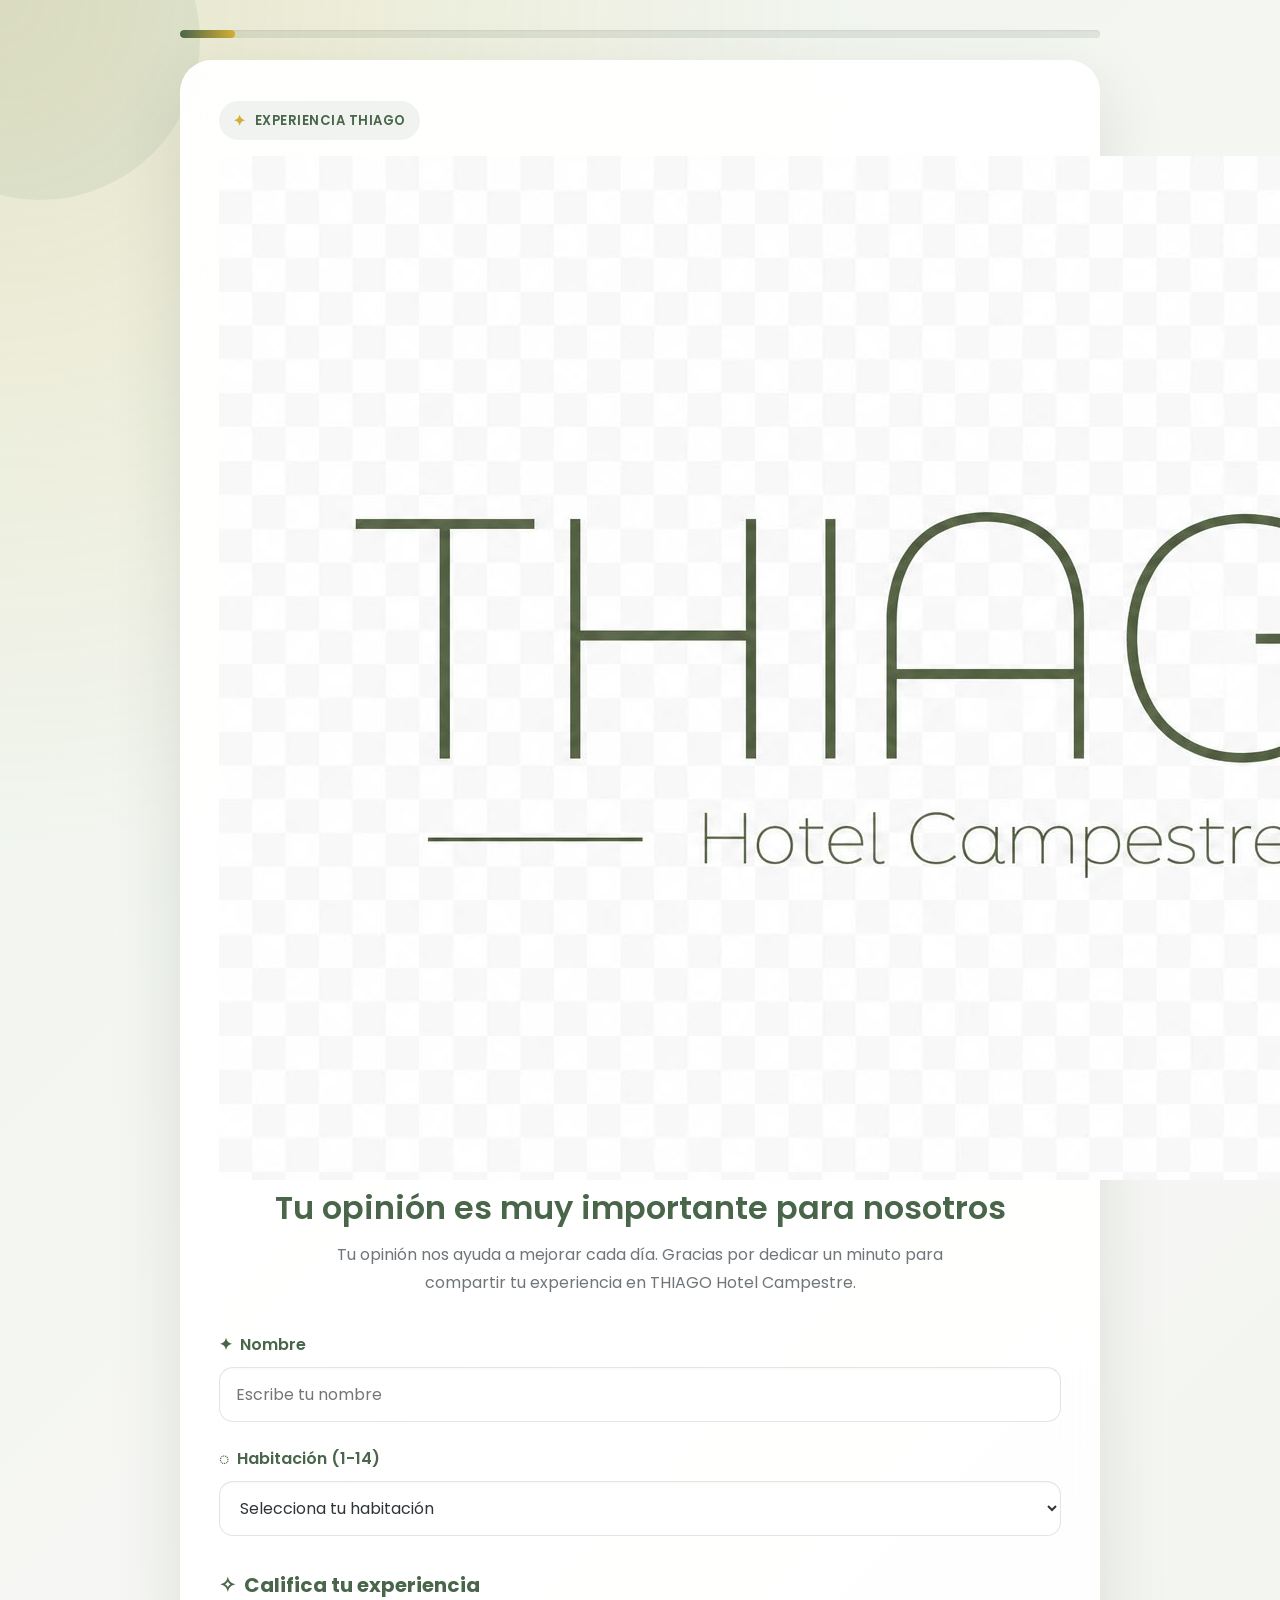
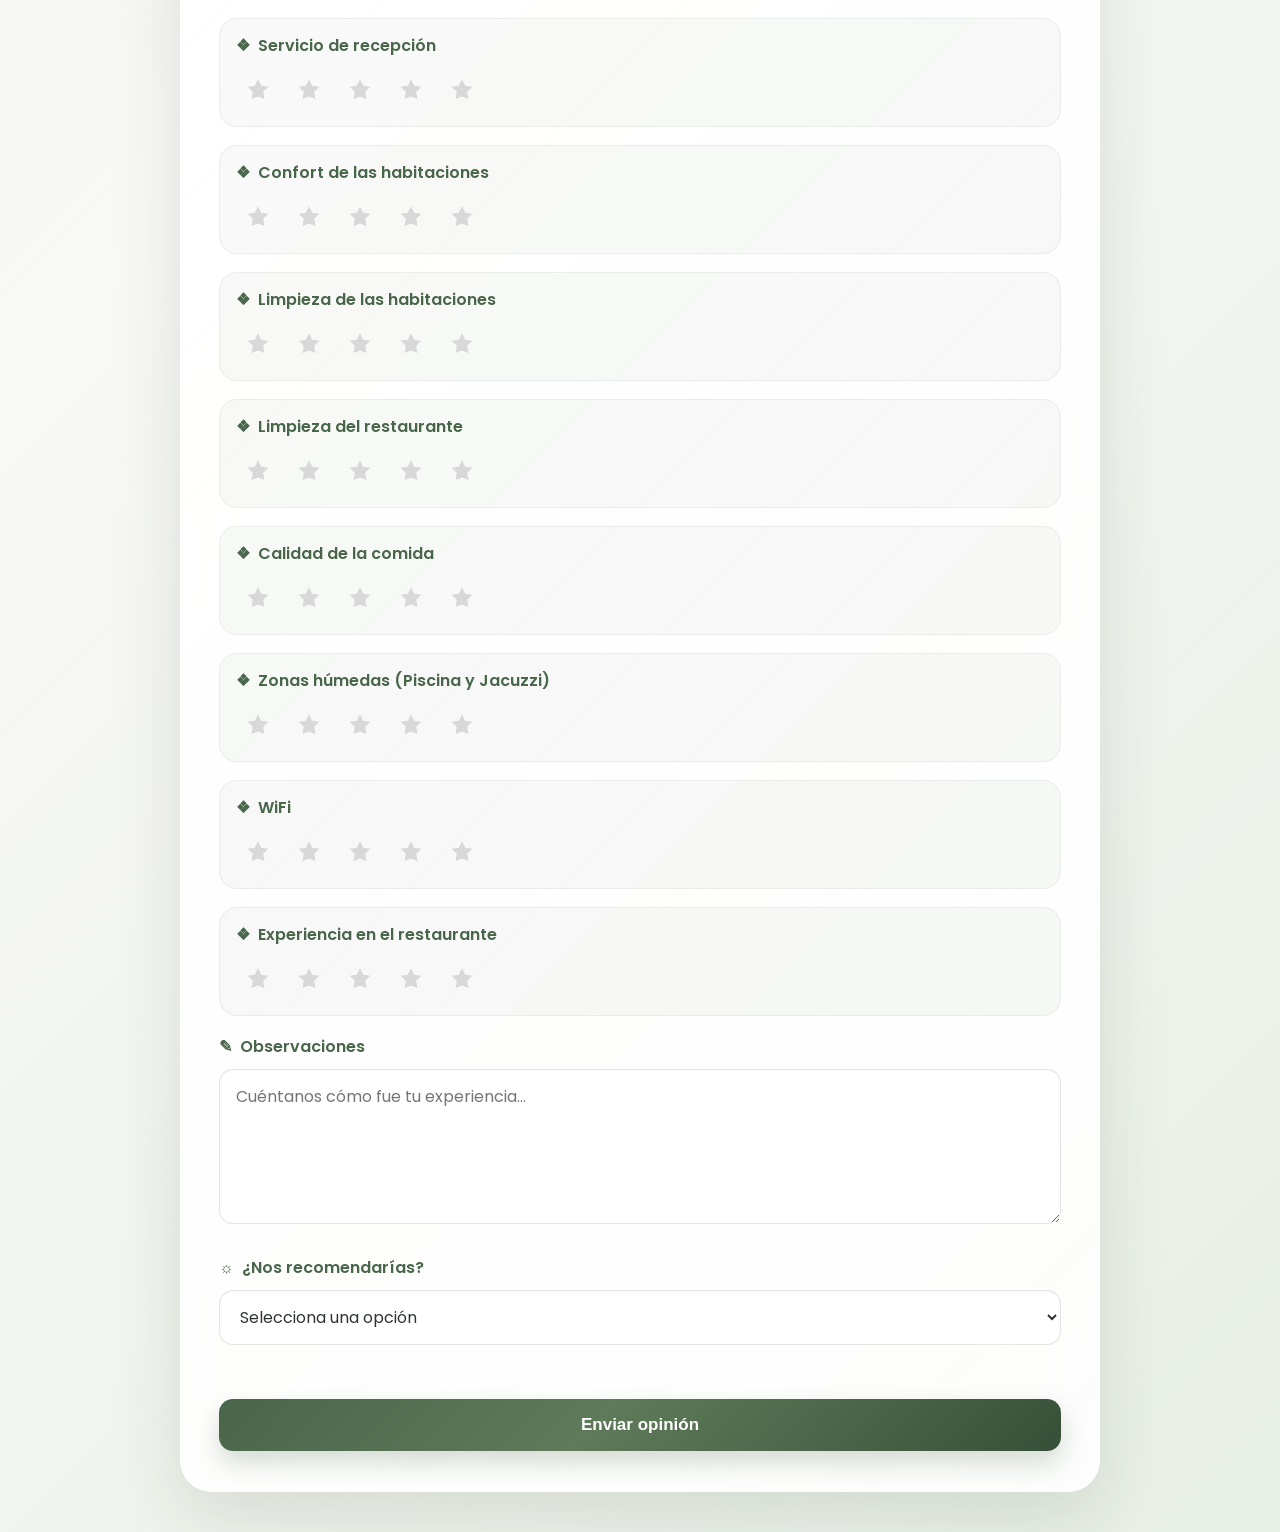
==== index.html @ c0fb94dc "LOGO" ====
<!doctype html>
<html lang="es">
  <head>
    <meta charset="UTF-8" />
    <meta name="viewport" content="width=device-width, initial-scale=1.0" />
    <meta name="description" content="Encuesta de satisfacción THIAGO Hotel Campestre" />

    <title>THIAGO Hotel Campestre | Sugerencias</title>

    <meta property="og:title" content="THIAGO Hotel Campestre">
<meta property="og:description" content="Tu opinión nos ayuda a ser cada día mejores. Comparte tu experiencia en menos de un minuto.">
<meta property="og:image" content="https://6a6bd901536cce332f933fed--thiagohotel.netlify.app/assets/og-image.png">
<meta property="og:url" content="https://6a6bd901536cce332f933fed--thiagohotel.netlify.app">
<meta property="og:type" content="website">

<meta name="twitter:card" content="summary_large_image">
<meta name="twitter:title" content="THIAGO Hotel Campestre">
<meta name="twitter:description" content="Tu opinión nos ayuda a ser cada día mejores.">
<meta name="twitter:image" content="https://6a6bd901536cce332f933fed--thiagohotel.netlify.app/assets/og-image.png">

    <!-- Fuentes externas -->
    <link rel="preconnect" href="https://fonts.googleapis.com" />
    <link rel="preconnect" href="https://fonts.gstatic.com" crossorigin />
    <link
      href="https://fonts.googleapis.com/css2?family=Poppins:wght@300;400;500;600;700&display=swap"
      rel="stylesheet"
    />

    <link rel="stylesheet" href="styles.css" />
  </head>

  <body>
    <div class="page-shell">
      <div class="progress-bar" aria-hidden="true">
        <div class="progress-fill" id="progressFill"></div>
      </div>

      <div class="card">
        <div class="hero-badge">
          <span class="hero-badge-icon">✦</span>
          Experiencia THIAGO
        </div>

        <!-- Logo institucional -->
        <img src="assets/logo.png" class="LOGO.PNG" alt="THIAGO Hotel Campestre" />

        <h1>Tu opinión es muy importante para nosotros</h1>

        <p class="intro">
          Tu opinión nos ayuda a mejorar cada día. Gracias por dedicar un minuto
          para compartir tu experiencia en THIAGO Hotel Campestre.
        </p>

        <form
            id="surveyForm"
            action="https://formsubmit.co/thiagohotelcampestre@gmail.com"
            method="POST"
        >
          <!-- Datos básicos del huésped -->
          <div class="field">
            <label for="nombre"><span class="field-icon">✦</span>Nombre</label>
            <input id="nombre" name="nombre" type="text" placeholder="Escribe tu nombre" required />
          </div>

          <div class="field">
            <label for="habitacion"><span class="field-icon">◌</span>Habitación (1-14)</label>
            <select id="habitacion" name="habitacion" required>
              <option value="">Selecciona tu habitación</option>
              <option value="1">1</option>
              <option value="2">2</option>
              <option value="3">3</option>
              <option value="4">4</option>
              <option value="5">5</option>
              <option value="6">6</option>
              <option value="7">7</option>
              <option value="8">8</option>
              <option value="9">9</option>
              <option value="10">10</option>
              <option value="11">11</option>
              <option value="12">12</option>
              <option value="13">13</option>
              <option value="14">14</option>
            </select>
          </div>

          <h2><span class="section-icon">✧</span>Califica tu experiencia</h2>

          <!-- Sistema de calificación por estrellas -->
          <div class="rating-group">
            <label><span class="field-icon">❖</span>Servicio de recepción</label>
            <div class="stars" role="radiogroup" aria-label="Servicio de recepción"></div>
            <input type="hidden" name="servicio_recepcion" value="0" />
          </div>

          <div class="rating-group">
            <label><span class="field-icon">❖</span>Confort de las habitaciones</label>
            <div class="stars" role="radiogroup" aria-label="Confort de las habitaciones"></div>
            <input type="hidden" name="confort_habitaciones" value="0" />
          </div>

          <div class="rating-group">
            <label><span class="field-icon">❖</span>Limpieza de las habitaciones</label>
            <div class="stars" role="radiogroup" aria-label="Limpieza de las habitaciones"></div>
            <input type="hidden" name="limpieza_habitaciones" value="0" />
          </div>

          <div class="rating-group">
            <label><span class="field-icon">❖</span>Limpieza del restaurante</label>
            <div class="stars" role="radiogroup" aria-label="Limpieza del restaurante"></div>
            <input type="hidden" name="limpieza_restaurante" value="0" />
          </div>

          <div class="rating-group">
            <label><span class="field-icon">❖</span>Calidad de la comida</label>
            <div class="stars" role="radiogroup" aria-label="Calidad de la comida"></div>
            <input type="hidden" name="calidad_comida" value="0" />
          </div>

          <div class="rating-group">
            <label><span class="field-icon">❖</span>Zonas húmedas (Piscina y Jacuzzi)</label>
            <div class="stars" role="radiogroup" aria-label="Zonas húmedas"></div>
            <input type="hidden" name="zonas_humedas" value="0" />
          </div>

          <div class="rating-group">
            <label><span class="field-icon">❖</span>WiFi</label>
            <div class="stars" role="radiogroup" aria-label="WiFi"></div>
            <input type="hidden" name="wifi" value="0" />
          </div>

          <div class="rating-group">
            <label><span class="field-icon">❖</span>Experiencia en el restaurante</label>
            <div class="stars" role="radiogroup" aria-label="Experiencia en el restaurante"></div>
            <input type="hidden" name="experiencia_restaurante" value="0" />
          </div>

          <div class="field">
            <label for="observaciones"><span class="field-icon">✎</span>Observaciones</label>
            <textarea
              id="observaciones"
              name="observaciones"
              rows="5"
              placeholder="Cuéntanos cómo fue tu experiencia..."
            ></textarea>
          </div>

          <div class="field">
            <label for="recomendaria"><span class="field-icon">☼</span>¿Nos recomendarías?</label>
            <select id="recomendaria" name="recomendaria" required>
              <option value="">Selecciona una opción</option>
              <option value="Sí, definitivamente">Sí, definitivamente</option>
              <option value="Probablemente sí">Probablemente sí</option>
              <option value="Tal vez">Tal vez</option>
              <option value="No">No</option>
            </select>
          </div>

          <input type="hidden" name="_subject" value="Nueva opinión - THIAGO Hotel Campestre" />
          <input type="hidden" name="_captcha" value="false" />
          <input type="hidden" name="_template" value="table" />
          <input type="hidden" name="_next" value="https://6a6bd901536cce332f933fed--thiagohotel.netlify.app/gracias.html" />

          <button type="submit" class="btn">Enviar opinión</button>
        </form>
      </div>
    </div>

    <script src="script.js"></script>
  </body>
</html>
---- styles.css ----
/* =====================================
   THIAGO Hotel Campestre
   styles.css
   Diseño elegante, responsive y comentado
===================================== */

:root {
  --primary: #49664a;
  --primary-dark: #355036;
  --gold: #d4af37;
  --bg: #f4f6f2;
  --card: #ffffff;
  --text: #2f3437;
  --muted: #6f7578;
  --border: #e6e9e5;
  --shadow: 0 20px 50px rgba(0, 0, 0, 0.08);
}

* {
  margin: 0;
  padding: 0;
  box-sizing: border-box;
}

html {
  scroll-behavior: smooth;
}

body {
  font-family: "Poppins", sans-serif;
  color: var(--text);
  min-height: 100vh;
  padding: 30px 16px 40px;
  background:
    radial-gradient(circle at top left, rgba(212, 175, 55, 0.18), transparent 25%),
    linear-gradient(135deg, #edf3ea 0%, #f8f8f6 45%, #e8efe6 100%);
  position: relative;
  overflow-x: hidden;
}

body::before,
body::after {
  content: "";
  position: fixed;
  border-radius: 50%;
  pointer-events: none;
  z-index: 0;
}

body::before {
  width: 320px;
  height: 320px;
  background: rgba(73, 102, 74, 0.08);
  top: -120px;
  left: -120px;
}

body::after {
  width: 260px;
  height: 260px;
  background: rgba(212, 175, 55, 0.12);
  bottom: -80px;
  right: -80px;
}

.page-shell {
  max-width: 920px;
  margin: 0 auto;
  position: relative;
  z-index: 1;
}

.progress-bar {
  height: 8px;
  width: 100%;
  border-radius: 999px;
  background: rgba(73, 102, 74, 0.12);
  overflow: hidden;
  margin-bottom: 22px;
  box-shadow: inset 0 1px 2px rgba(0, 0, 0, 0.06);
}

.progress-fill {
  height: 100%;
  width: 0;
  border-radius: inherit;
  background: linear-gradient(90deg, var(--primary), var(--gold));
  transition: width 0.35s ease;
  box-shadow: 0 0 12px rgba(212, 175, 55, 0.25);
}

.card {
  background: linear-gradient(135deg, rgba(255, 255, 255, 0.96), rgba(255, 255, 255, 0.86));
  backdrop-filter: blur(18px);
  border-radius: 32px;
  padding: 40px 38px;
  box-shadow: 0 25px 70px rgba(34, 49, 35, 0.12);
  border: 1px solid rgba(255, 255, 255, 0.8);
  animation: fadeUp 0.7s ease;
}

@keyframes fadeUp {
  from {
    opacity: 0;
    transform: translateY(24px);
  }
  to {
    opacity: 1;
    transform: translateY(0);
  }
}

.hero-badge {
  display: inline-flex;
  align-items: center;
  gap: 8px;
  margin-bottom: 16px;
  padding: 8px 14px;
  border-radius: 999px;
  background: rgba(73, 102, 74, 0.08);
  color: var(--primary);
  font-size: 0.82rem;
  font-weight: 600;
  letter-spacing: 0.04em;
  text-transform: uppercase;
}

.hero-badge-icon {
  font-size: 0.95rem;
  color: var(--gold);
}

.logo {
  width: 118px;
  display: block;
  margin: 0 auto 24px;
  filter: drop-shadow(0 8px 20px rgba(0, 0, 0, 0.08));
}

h1 {
  text-align: center;
  color: var(--primary);
  font-size: 2rem;
  font-weight: 600;
  line-height: 1.3;
  margin-bottom: 12px;
}

.intro {
  text-align: center;
  color: var(--muted);
  line-height: 1.8;
  max-width: 680px;
  margin: 0 auto 34px;
}

form {
  margin-top: 20px;
}

.field {
  margin-bottom: 24px;
}

.field label,
.rating-group label {
  display: flex;
  align-items: center;
  gap: 8px;
  margin-bottom: 10px;
  font-weight: 600;
  color: var(--primary);
}

input,
select,
textarea {
  width: 100%;
  border: 1px solid rgba(73, 102, 74, 0.16);
  border-radius: 14px;
  padding: 14px 16px;
  font-size: 16px;
  font-family: inherit;
  transition: 0.25s ease;
  background: rgba(255, 255, 255, 0.95);
  color: var(--text);
  box-shadow: inset 0 1px 2px rgba(0, 0, 0, 0.03);
}

input:focus,
select:focus,
textarea:focus {
  outline: none;
  border-color: var(--primary);
  box-shadow: 0 0 0 4px rgba(73, 102, 74, 0.12);
}

.field.is-valid input,
.field.is-valid select,
.field.is-valid textarea {
  border-color: #4b8d56;
  box-shadow: 0 0 0 4px rgba(75, 141, 86, 0.12);
}

.field.is-invalid input,
.field.is-invalid select,
.field.is-invalid textarea {
  border-color: #c96b4f;
  box-shadow: 0 0 0 4px rgba(201, 107, 79, 0.12);
  animation: shake 0.28s ease;
}

textarea {
  resize: vertical;
  min-height: 140px;
}

h2 {
  margin: 34px 0 18px;
  color: var(--primary);
  font-size: 1.25rem;
  display: flex;
  align-items: center;
  gap: 8px;
}

.rating-group {
  margin-bottom: 18px;
  padding: 14px 16px;
  background: rgba(73, 102, 74, 0.04);
  border: 1px solid rgba(73, 102, 74, 0.08);
  border-radius: 18px;
}

.stars {
  display: flex;
  gap: 7px;
  flex-wrap: wrap;
}

.star {
  width: 44px;
  height: 44px;
  border: none;
  background: transparent;
  color: #d8d8d8;
  cursor: pointer;
  transition: transform 0.2s ease, color 0.2s ease, filter 0.2s ease;
  user-select: none;
  padding: 0;
  display: inline-flex;
  align-items: center;
  justify-content: center;
}

.star svg {
  width: 28px;
  height: 28px;
  fill: currentColor;
  transition: transform 0.2s ease, filter 0.2s ease;
}

.star:hover svg,
.star.is-preview svg {
  color: var(--gold);
  transform: scale(1.08);
  filter: drop-shadow(0 4px 8px rgba(212, 175, 55, 0.3));
}

.star.active svg {
  color: var(--gold);
  filter: drop-shadow(0 0 8px rgba(212, 175, 55, 0.35));
}

.star:focus-visible {
  outline: 3px solid rgba(73, 102, 74, 0.2);
  outline-offset: 3px;
  border-radius: 8px;
}

.btn {
  width: 100%;
  margin-top: 30px;
  background: linear-gradient(135deg, var(--primary), #5f7a59 45%, var(--primary-dark));
  color: white;
  border: none;
  padding: 16px 18px;
  border-radius: 14px;
  font-size: 17px;
  font-weight: 600;
  cursor: pointer;
  transition: transform 0.25s ease, box-shadow 0.25s ease;
  box-shadow: 0 12px 24px rgba(73, 102, 74, 0.22);
}

.btn:hover {
  transform: translateY(-2px);
  box-shadow: 0 14px 26px rgba(73, 102, 74, 0.28);
}

/* =========================
   Página de agradecimiento
========================= */

.thank-you-card {
  max-width: 660px;
  margin: 0 auto;
  text-align: center;
  padding: 48px 32px;
  background: rgba(255, 255, 255, 0.97);
  border-radius: 28px;
  box-shadow: var(--shadow);
  animation: fadeUp 0.7s ease;
}

.thank-you-icon {
  width: 86px;
  height: 86px;
  margin: 0 auto 20px;
  border-radius: 50%;
  display: grid;
  place-items: center;
  background: linear-gradient(135deg, rgba(212, 175, 55, 0.16), rgba(73, 102, 74, 0.12));
  color: var(--primary);
  font-size: 40px;
}

.thank-you-card h1 {
  font-size: 1.9rem;
  margin-bottom: 12px;
}

.thank-you-card p {
  color: var(--muted);
  line-height: 1.8;
  margin-bottom: 22px;
}

.cta-link {
  display: inline-block;
  padding: 12px 22px;
  background: linear-gradient(135deg, var(--primary), var(--primary-dark));
  color: white;
  text-decoration: none;
  border-radius: 999px;
  font-weight: 600;
  transition: transform 0.2s ease, box-shadow 0.2s ease;
}

.cta-link:hover {
  transform: translateY(-2px);
  box-shadow: 0 8px 16px rgba(73, 102, 74, 0.25);
}

/* =========================
   Responsive
========================= */

@keyframes shake {
  0%,
  100% {
    transform: translateX(0);
  }
  25% {
    transform: translateX(-4px);
  }
  75% {
    transform: translateX(4px);
  }
}

@media (max-width: 700px) {
  body {
    padding: 15px 12px 24px;
  }

  .card,
  .thank-you-card {
    padding: 24px 16px;
    border-radius: 22px;
  }

  .logo {
    width: 100px;
  }

  h1 {
    font-size: 1.45rem;
  }

  .intro {
    font-size: 0.95rem;
  }

  .rating-group {
    padding: 12px;
  }

  .star {
    width: 40px;
    height: 40px;
  }

  .star svg {
    width: 24px;
    height: 24px;
  }
}

@media (max-width: 480px) {
  .hero-badge {
    font-size: 0.74rem;
    padding: 7px 11px;
  }

  .logo {
    width: 92px;
  }

  h1 {
    font-size: 1.28rem;
  }

  .intro {
    font-size: 0.9rem;
    line-height: 1.7;
  }

  .field label,
  .rating-group label,
  h2 {
    font-size: 0.95rem;
  }

  input,
  select,
  textarea,
  .btn {
    font-size: 15px;
  }
}
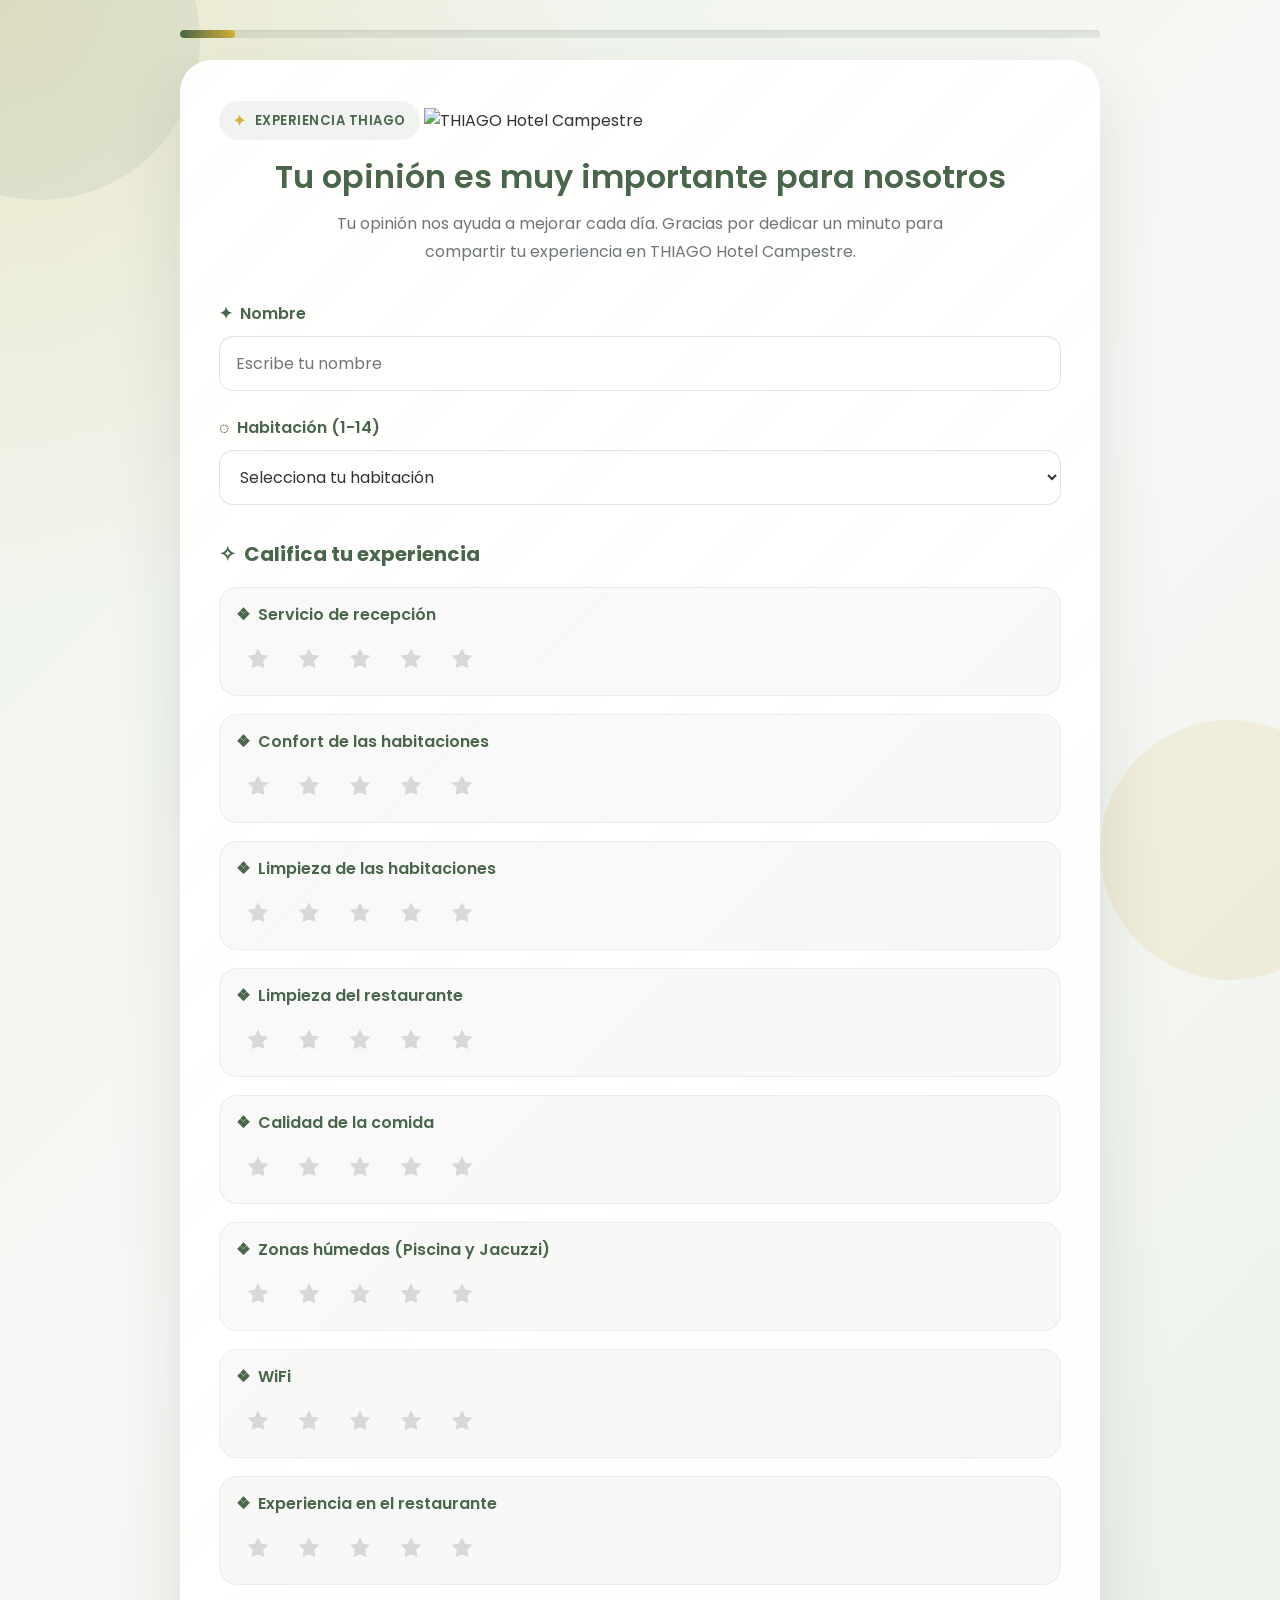
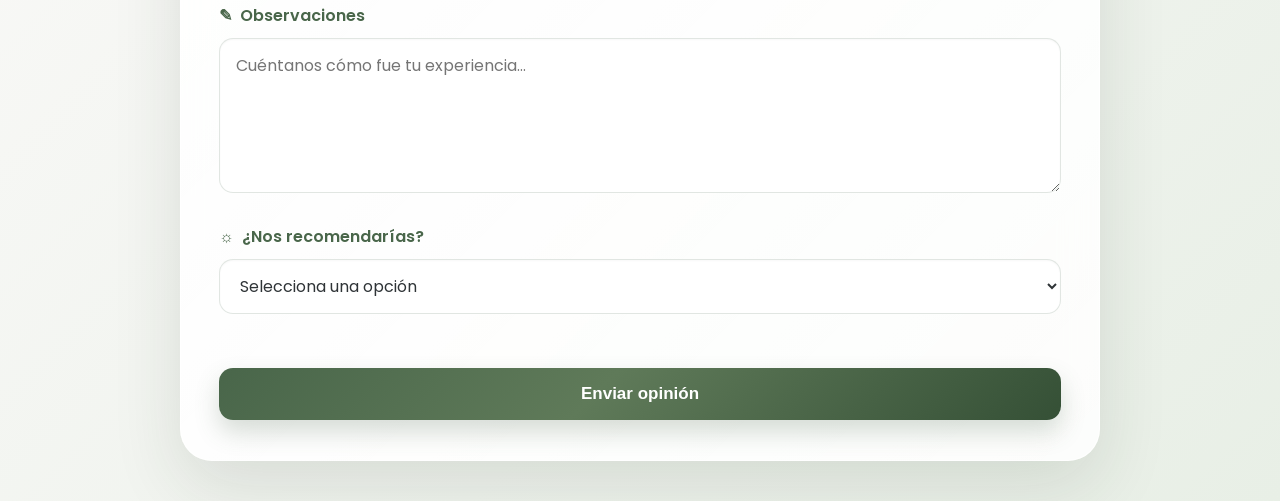
==== commit 3d871065: "ultimo logo" ====
--- a/index.html
+++ b/index.html
@@ -42,7 +42,7 @@
         </div>
 
         <!-- Logo institucional -->
-        <img src="assets/logo.png" class="LOGO.PNG" alt="THIAGO Hotel Campestre" />
+        <img src="assets/logo.png" class="logo2.jpg" alt="THIAGO Hotel Campestre" />
 
         <h1>Tu opinión es muy importante para nosotros</h1>
 
--- a/styles.css
+++ b/styles.css
@@ -381,7 +381,7 @@
   }
 
   .logo {
-    width: 100px;
+    width: 120px;
   }
 
   h1 {
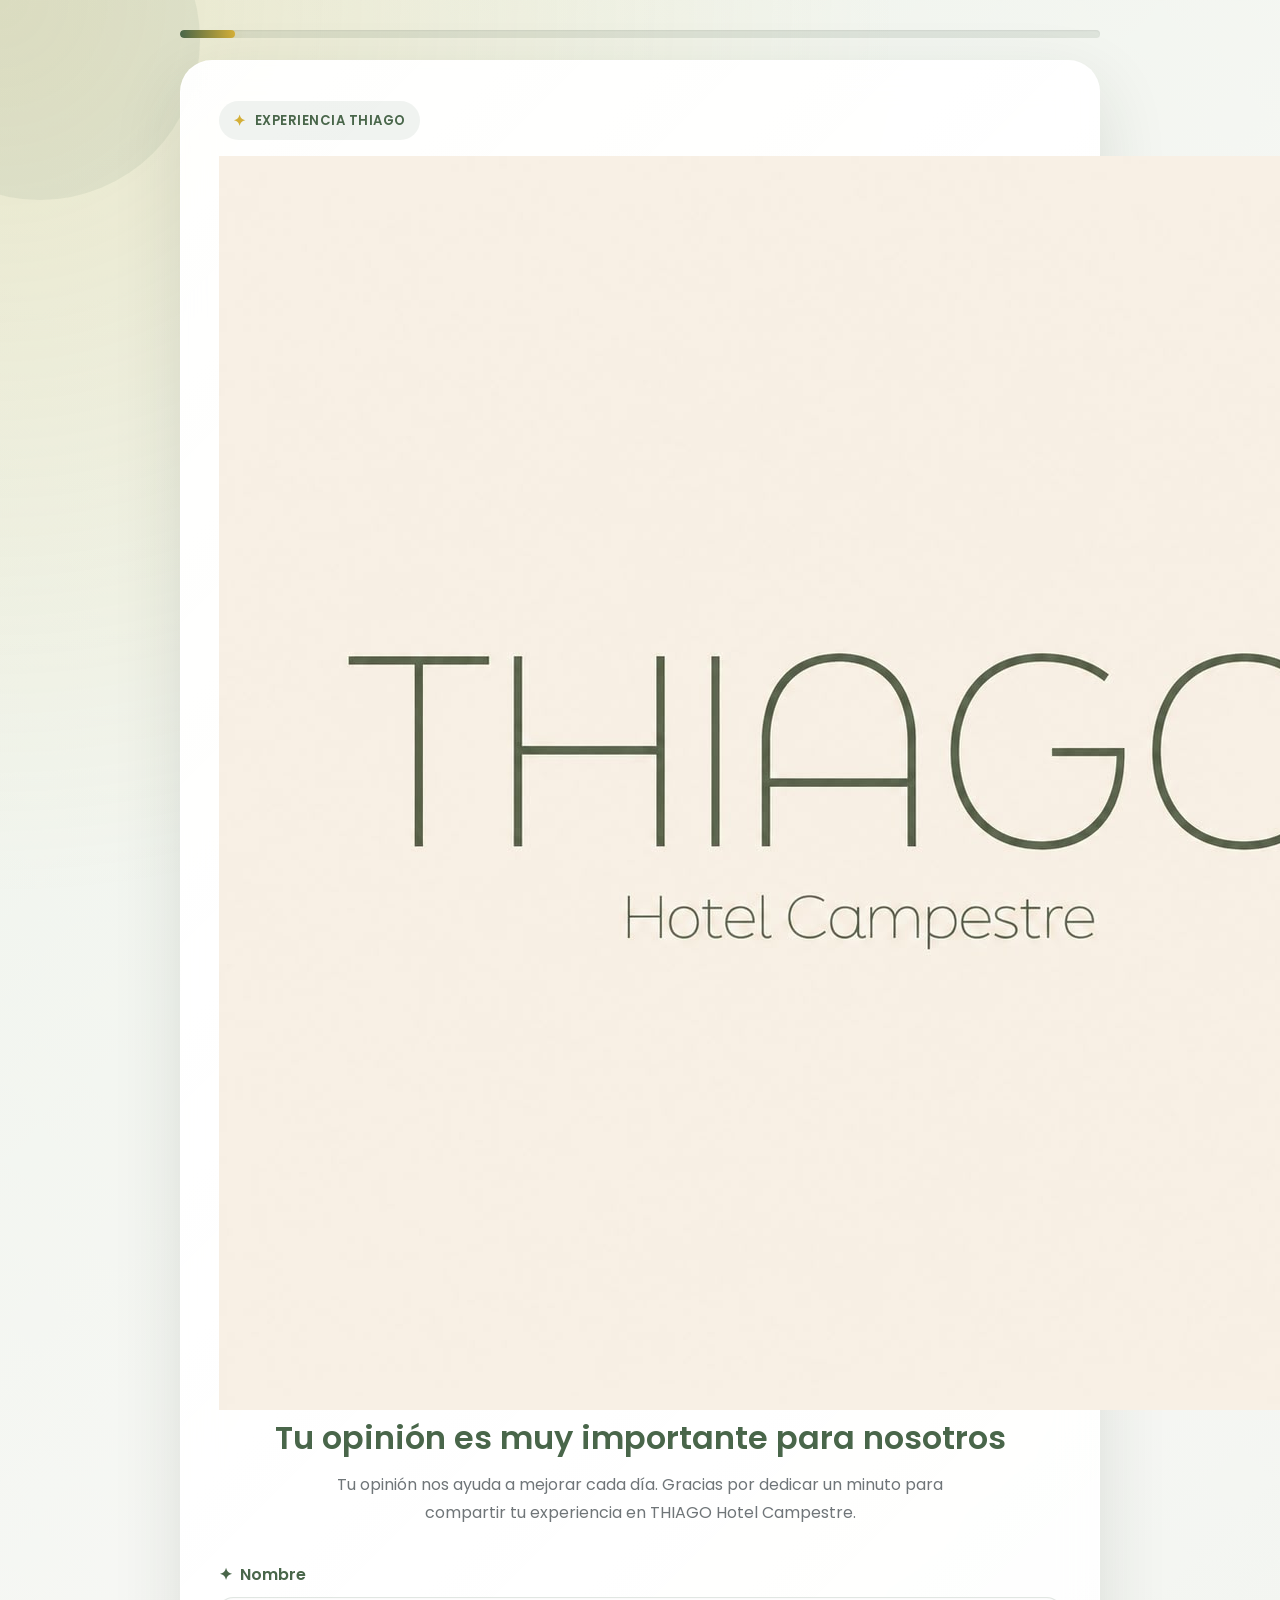
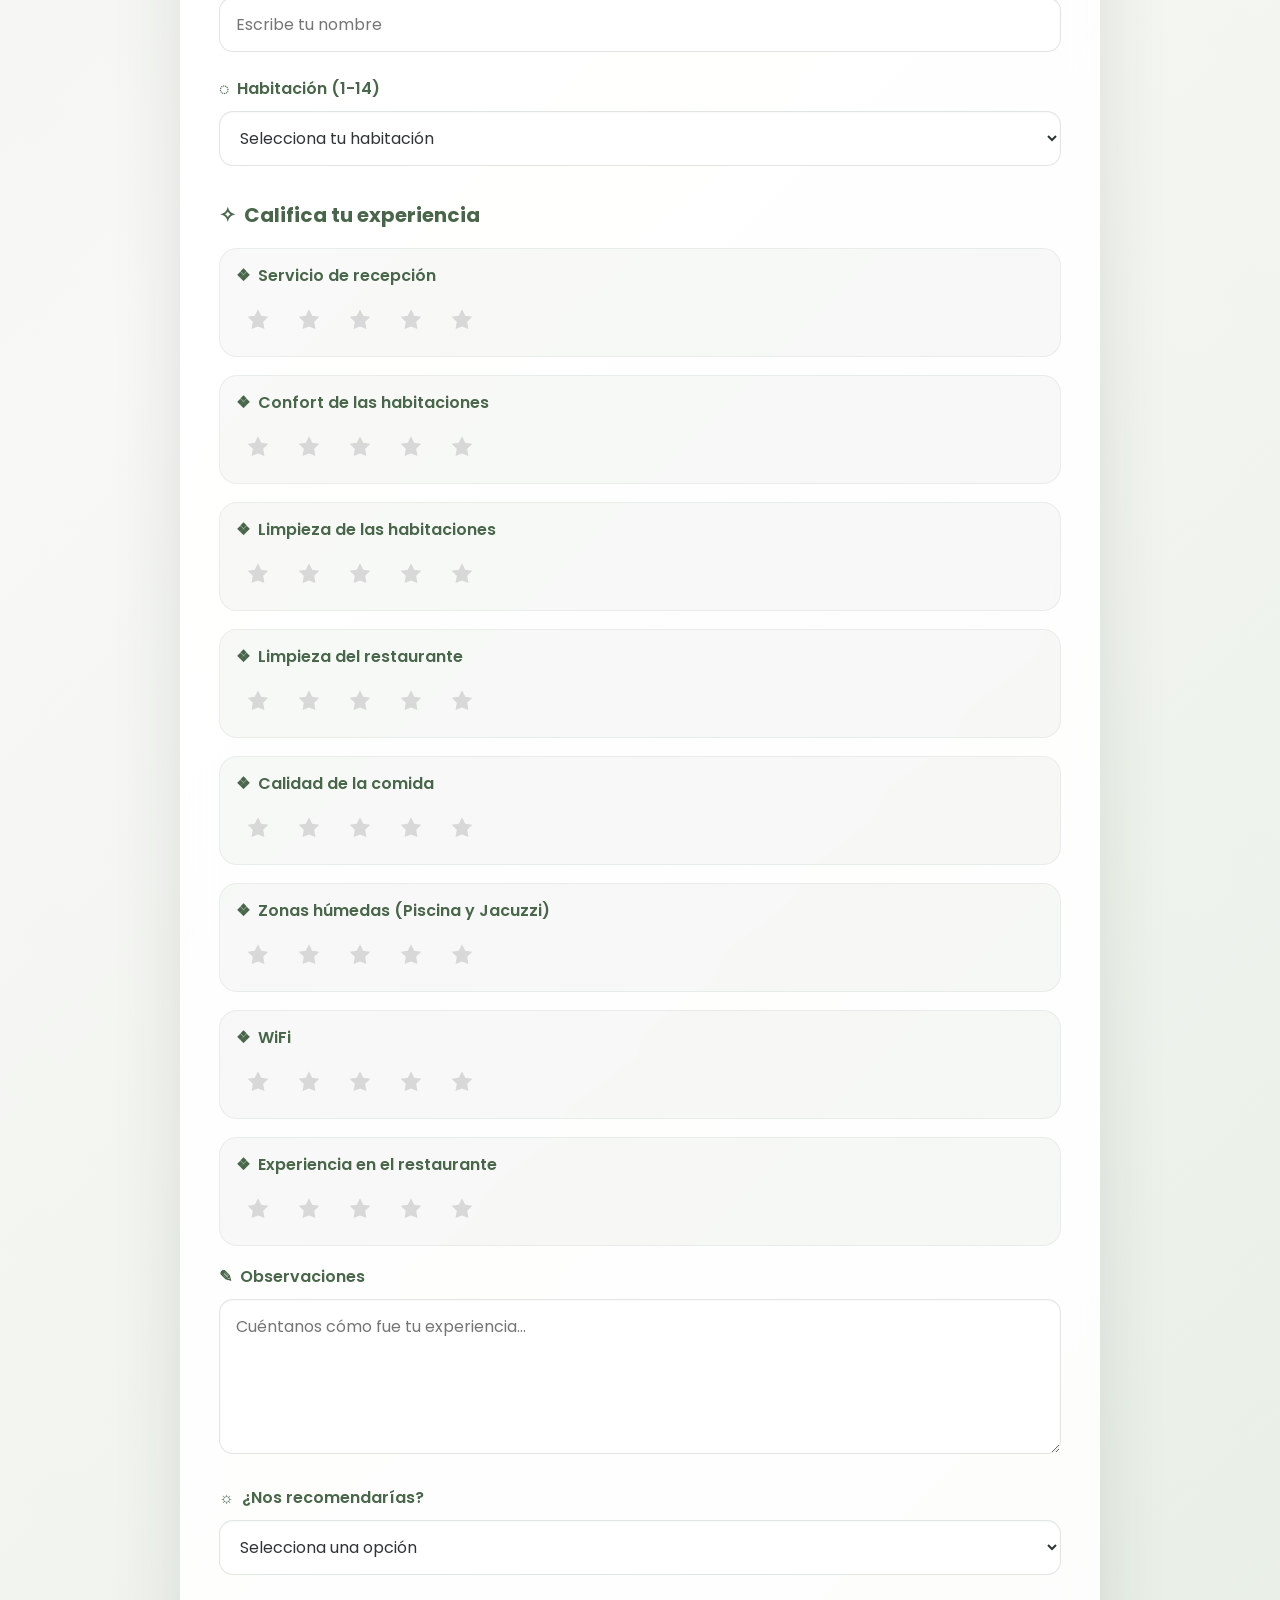
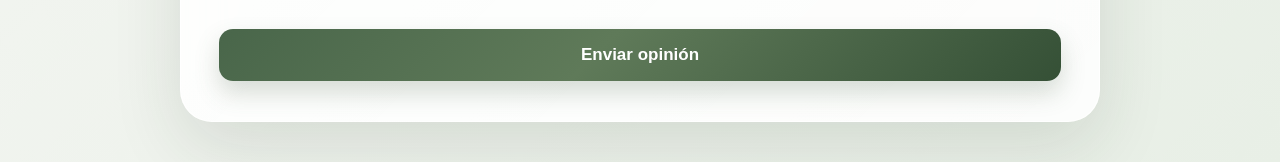
==== commit c80796f3: "nuevo logo bueno" ====
--- a/index.html
+++ b/index.html
@@ -42,7 +42,7 @@
         </div>
 
         <!-- Logo institucional -->
-        <img src="assets/logo.png" class="logo2.jpg" alt="THIAGO Hotel Campestre" />
+        <img src="assets/logo2.jpg" class="logo2.jpg" alt="THIAGO Hotel Campestre" />
 
         <h1>Tu opinión es muy importante para nosotros</h1>
 
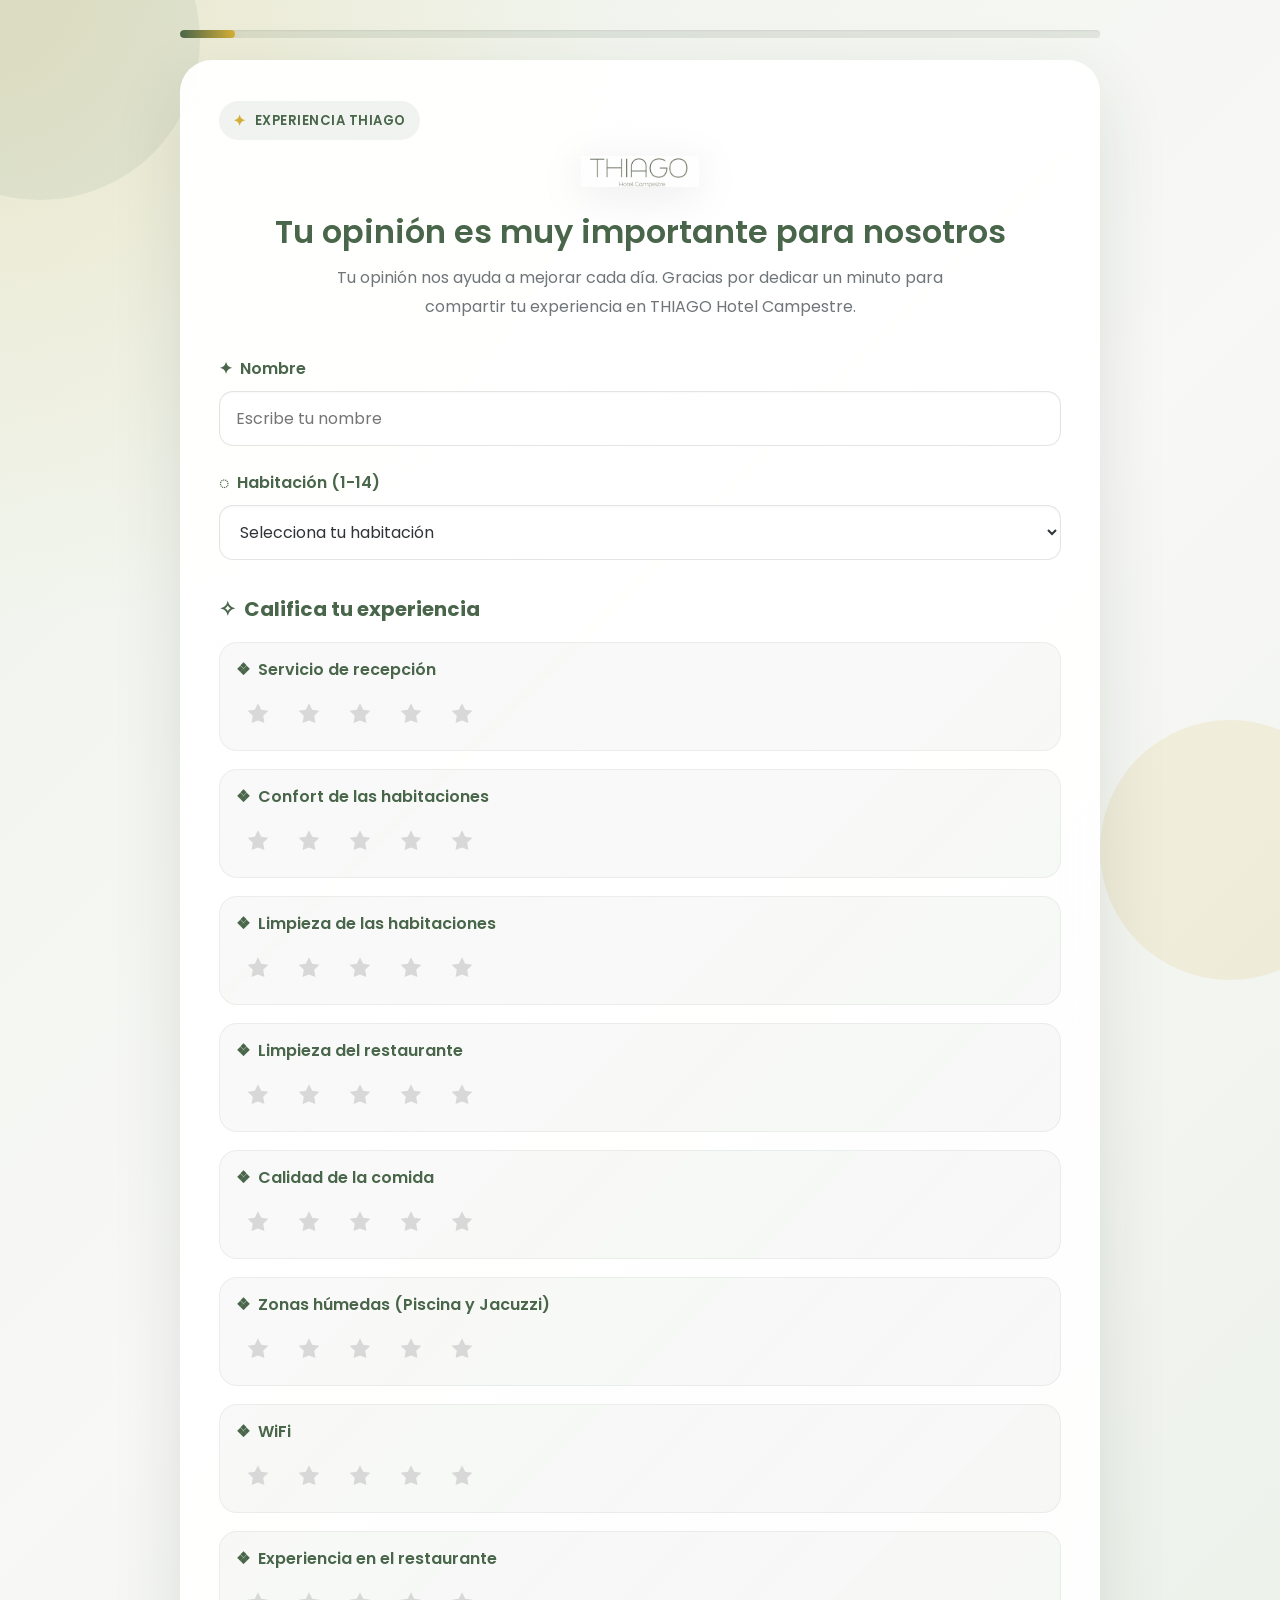
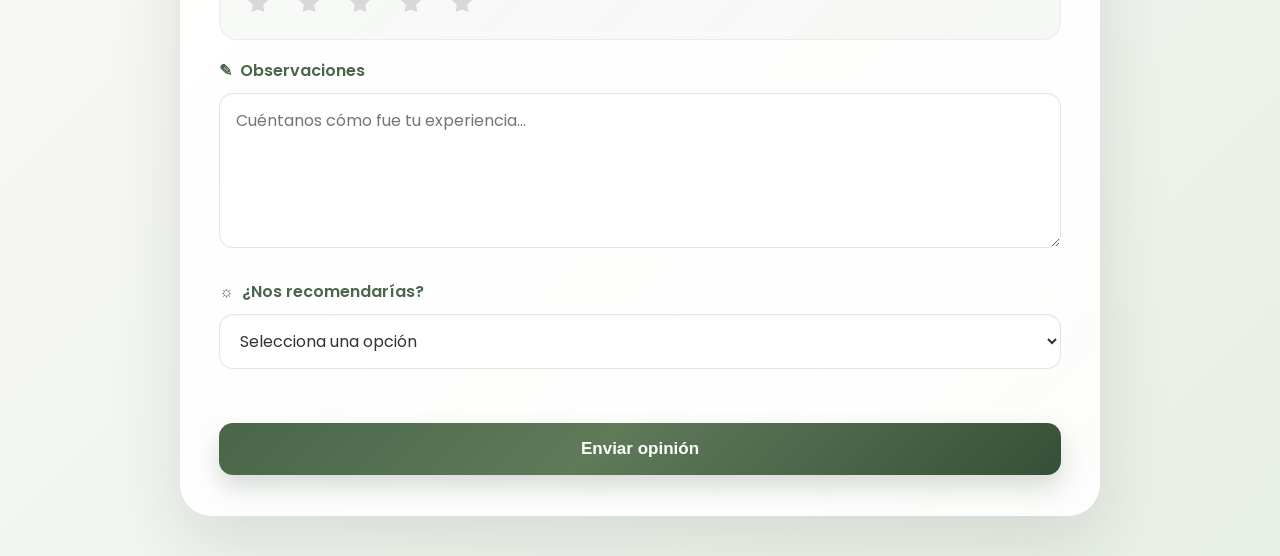
==== commit 504e30a7: "logo full" ====
--- a/index.html
+++ b/index.html
@@ -42,7 +42,7 @@
         </div>
 
         <!-- Logo institucional -->
-        <img src="assets/logo2.jpg" class="logo2.jpg" alt="THIAGO Hotel Campestre" />
+        <img src="assets/logo4.jpg" class="logo" alt="THIAGO Hotel Campestre" />
 
         <h1>Tu opinión es muy importante para nosotros</h1>
 
--- a/styles.css
+++ b/styles.css
@@ -381,7 +381,7 @@
   }
 
   .logo {
-    width: 120px;
+    width: 260px;
   }
 
   h1 {
@@ -414,7 +414,8 @@
   }
 
   .logo {
-    width: 92px;
+    width: 260px; !important
+    height: auto; !important
   }
 
   h1 {
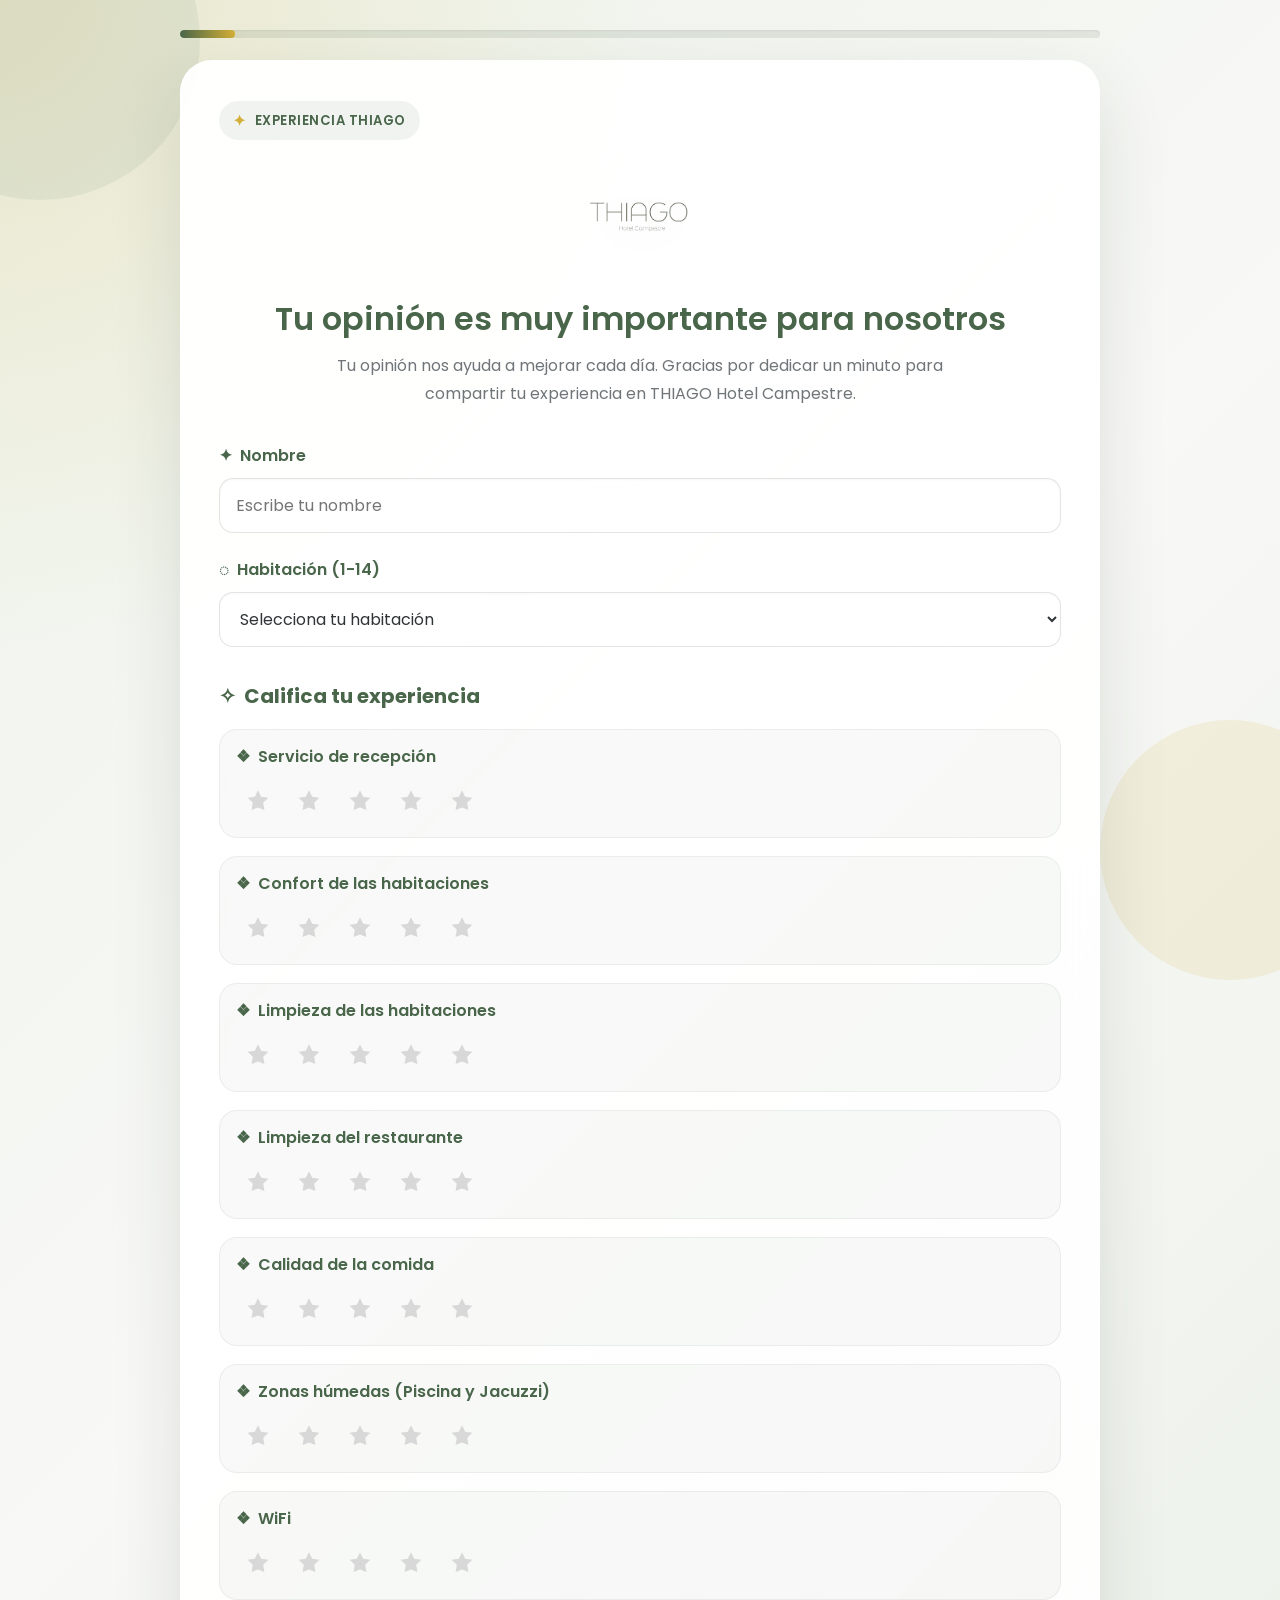
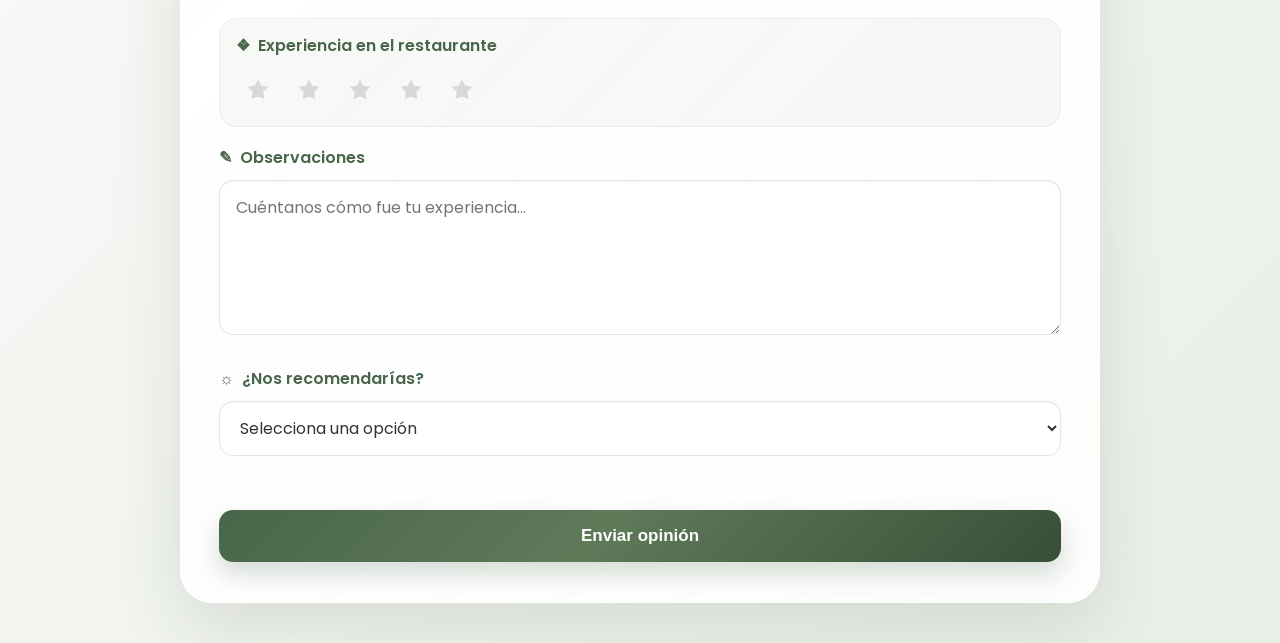
==== commit 494467ab: "logod" ====
--- a/index.html
+++ b/index.html
@@ -42,7 +42,7 @@
         </div>
 
         <!-- Logo institucional -->
-        <img src="assets/logo4.jpg" class="logo" alt="THIAGO Hotel Campestre" />
+        <img src="assets/logo4.png" class="logo" alt="THIAGO Hotel Campestre" />
 
         <h1>Tu opinión es muy importante para nosotros</h1>
 
